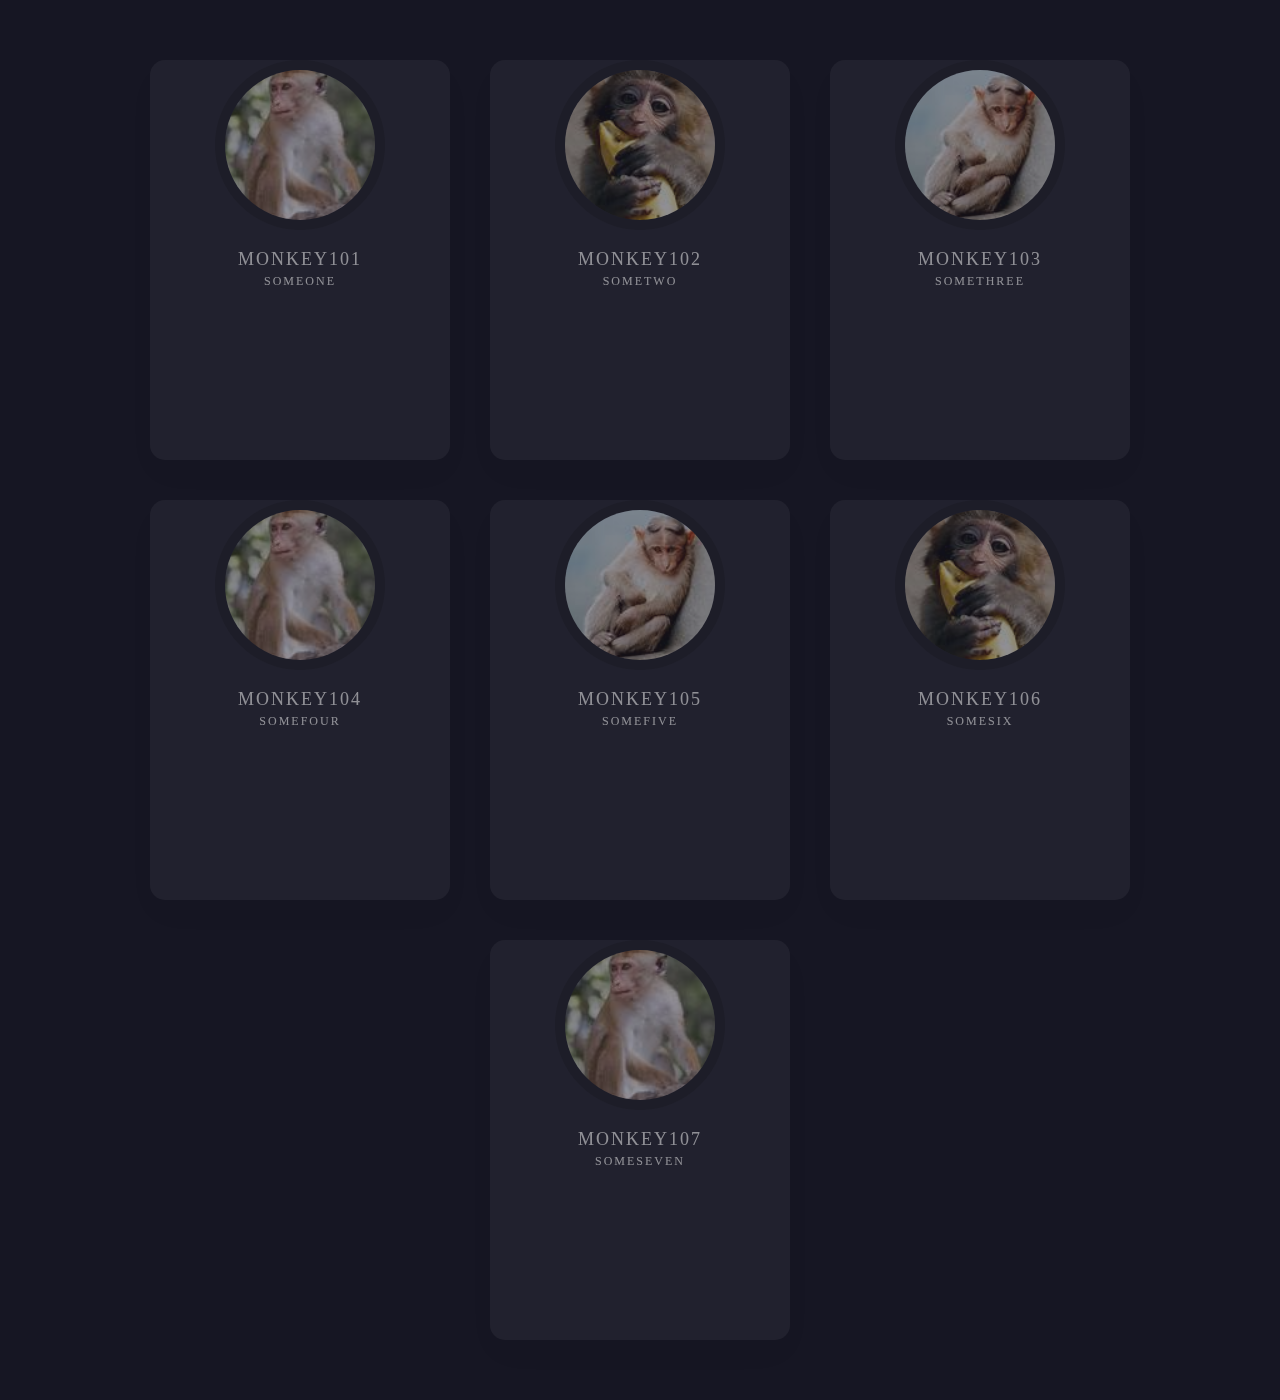
==== index.html @ dd3b7dd1 "Rename our_team.html to index.html" ====
<!DOCTYPE html>
<html lang="en">
<head>
    <meta charset="UTF-8">
    <meta http-equiv="X-UA-Compatible" content="IE=edge">
    <meta name="viewport" content="width=device-width, initial-scale=1.0">
    <title>OUR TEAM</title>
    <link rel="stylesheet" href="https://stackpath.bootstrapcdn.com/font-awesome/4.7.0/css/font-awesome.min.css" integrity="sha384-wvfXpqpZZVQGK6TAh5PVlGOfQNHSoD2xbE+QkPxCAFlNEevoEH3Sl0sibVcOQVnN" crossorigin="anonymous">
    <link rel="stylesheet" href="OT.css">

</head>
<body>
    <section class="pop">
        <div class="container">
            <div class="card">
            <div class="content">
                <div class="imgBX"><img src="p1.jpg" alt=""></div>
                <div class="contentBX">
                    <h3>MONKEY101<br><span>SOMEONE</span></h3>

                </div>
            </div>
            <ul class="sci">
                <li style="--i:1">
                       <a href="#" target="_blank"><i class="fa fa-facebook" aria-hidden="true"></i></a>
                </li>
                <li style="--i:2">
                    <a href="#" target="_blank"><i class="fa fa-instagram" aria-hidden="true"></i></a>
                </li>
                <li style="--i:3">
                    <a href="#" target="_blank"><i class="fa fa-linkedin" aria-hidden="true"></i></a>
                </li>
            </ul>
            </div>
            <div class="card">
                <div class="content">
                    <div class="imgBX"><img src="p2.jpg" alt=""></div>
                    <div class="contentBX">
                        <h3>MONKEY102<br><span>SOMETWO</span></h3>
    
                    </div>
                </div>
                <ul class="sci">
                    <li style="--i:1">
                           <a href="#" target="_blank"><i class="fa fa-facebook" aria-hidden="true"></i></a>
                    </li>
                    <li style="--i:2">
                        <a href="#" target="_blank"><i class="fa fa-instagram" aria-hidden="true"></i></a>
                    </li>
                    <li style="--i:3">
                        <a href="#" target="_blank"><i class="fa fa-linkedin" aria-hidden="true"></i></a>
                    </li>
                </ul>
                </div>
                <div class="card">
                    <div class="content">
                        <div class="imgBX"><img src="p3.jpg" alt=""></div>
                        <div class="contentBX">
                            <h3>MONKEY103<br><span>SOMETHREE</span></h3>
        
                        </div>
                    </div>
                    <ul class="sci">
                        <li style="--i:1">
                               <a href="#" target="_blank"><i class="fa fa-facebook" aria-hidden="true"></i></a>
                        </li>
                        <li style="--i:2">
                            <a href="#" target="_blank"><i class="fa fa-instagram" aria-hidden="true"></i></a>
                        </li>
                        <li style="--i:3">
                            <a href="#" target="_blank"><i class="fa fa-linkedin" aria-hidden="true"></i></a>
                        </li>
                    </ul>
                    </div>
                    <div class="card">
                        <div class="content">
                            <div class="imgBX"><img src="p1.jpg" alt=""></div>
                            <div class="contentBX">
                                <h3>MONKEY104<br><span>SOMEFOUR</span></h3>
            
                            </div>
                        </div>
                        <ul class="sci">
                            <li style="--i:1">
                                   <a href="#" target="_blank"><i class="fa fa-facebook" aria-hidden="true"></i></a>
                            </li>
                            <li style="--i:2">
                                <a href="#" target="_blank"><i class="fa fa-instagram" aria-hidden="true"></i></a>
                            </li>
                            <li style="--i:3">
                                <a href="#" target="_blank"><i class="fa fa-linkedin" aria-hidden="true"></i></a>
                            </li>
                        </ul>
                        </div>
                        <div class="card">
                            <div class="content">
                                <div class="imgBX"><img src="p3.jpg" alt=""></div>
                                <div class="contentBX">
                                    <h3>MONKEY105<br><span>SOMEFIVE</span></h3>
                
                                </div>
                            </div>
                            <ul class="sci">
                                <li style="--i:1">
                                       <a href="#" target="_blank"><i class="fa fa-facebook" aria-hidden="true"></i></a>
                                </li>
                                <li style="--i:2">
                                    <a href="#" target="_blank"><i class="fa fa-instagram" aria-hidden="true"></i></a>
                                </li>
                                <li style="--i:3">
                                    <a href="#" target="_blank"><i class="fa fa-linkedin" aria-hidden="true"></i></a>
                                </li> 
                                                          
                            </ul>
                            </div>
                            <div class="card">
                                <div class="content">
                                    <div class="imgBX"><img src="p2.jpg" alt=""></div>
                                    <div class="contentBX">
                                        <h3>MONKEY106<br><span>SOMESIX</span></h3>
                    
                                    </div>
                                </div>
                                <ul class="sci">
                                    <li style="--i:1">
                                           <a href="#" target="_blank"><i class="fa fa-facebook" aria-hidden="true"></i></a>
                                    </li>
                                    <li style="--i:2">
                                        <a href="#" target="_blank"><i class="fa fa-instagram" aria-hidden="true"></i></a>
                                    </li>
                                    <li style="--i:3">
                                        <a href="#" target="_blank"><i class="fa fa-linkedin" aria-hidden="true"></i></a>
                                    </li>
                                </ul>
                                </div>
                                <div class="card">
                                    <div class="content">
                                        <div class="imgBX"><img src="p1.jpg" alt=""></div>
                                        <div class="contentBX">
                                            <h3>MONKEY107<br><span>SOMESEVEN</span></h3>
                        
                                        </div>
                                    </div>
                                    <ul class="sci">
                                        <li style="--i:1">
                                               <a href="#" target="_blank"><i class="fa fa-facebook" aria-hidden="true"></i></a>
                                        </li>
                                        <li style="--i:2">
                                            <a href="#" target="_blank"><i class="fa fa-instagram" aria-hidden="true"></i></a>
                                        </li>
                                        <li style="--i:3">
                                            <a href="#" target="_blank"><i class="fa fa-linkedin" aria-hidden="true"></i></a>
                                        </li>
                                    </ul>
                                    </div>
        </div>
        <script src="st.js"></script>
    </section>
</body>
</html>
---- OT.css ----
*{
    margin: 0;
    padding: 0;
    font-family: fantasy;
}
body{
    display: flex;
    justify-content: center;
    align-items: center;
    flex-wrap: wrap;
    background: #161623;
    min-height: 100vh;
}
section{
    position: relative;
}
section::before{
    content: '';
    position:absolute;
    top: 0;
    left: 0;
    width: 100%;
    height: 100%;
    /* background: linear-gradient(#f00,#f0f); */
    /* clip-path: circle(30% at right 70%); */
}
section::after{
    content: '';
    position:absolute;
    top: 0;
    left: 0;
    width: 100%;
    height: 100%;
    /* background: linear-gradient(#2196f3,#e91e63); */
    /* clip-path: circle(20% at 10% 10%); */
}
.container{
    position: relative;
    z-index: 1;
    display: flex;
    justify-content: center;
    align-items: center;
    flex-wrap: wrap;
    margin: 40px 0;
}
.container .card{
    position: relative;
    width: 300px;
    height: 400px;
    background: rgba(255, 255, 255, 0.05);
    margin: 20px;
    box-shadow: 0  15px  35px rgba(0, 0,0, 0.02);
    border-radius: 15px;
    justify-content: center;
    align-items: center;
    backdrop-filter: blur(10px);
}
.container .card .content{
    position:relative;
    display: flex;
    justify-content: center;
    align-items: center;
    flex-direction: column;
    opacity: 0.5;
    transition: 0.5s;
}
.container .card:hover .content{
    opacity: 1;
    transform: translateY(-20px);
}
.container .card .content .imgBX{
    position: relative;
    width: 150px;
    height: 150px;
    border-radius: 50%;
    overflow: hidden;
    border: 10px solid rgba(0,0,0,0.25);
}
.container .card .content .imgBX img{
    position: absolute;
    top:0;
    left: 0;
    width: 100%;
    height: 100%;
    object-fit: cover;
}
.container .card .content .contentBX h3{
    color: #fff;
    text-transform: uppercase;
    letter-spacing: 2px;
    font-weight: 500;
    font-size: 18px;
    text-align: center;
    margin: 20px 0 10px;
    line-height: 1.1em;
}
.container .card .content .contentBX h3 span{
    font-size: 12px;
    font-weight: 300;
    text-transform: initial;
}
.container .card .sci{
    position: absolute;
    bottom: 50px;
    left: 31%;
    display: flex;
}
.container .card .sci li{
    list-style: none;
    margin: 0 10px;
    transform: translateY(40px);
    opacity: 0;
    transition: 0.5s;
    transition-delay: calc(0.1s * var(--i));
}
.container .card:hover .sci li{
    transform: translateY(0px);
    opacity: 1;
}
.container .card .sci li a{
    color: #fff;
    font-size: 24px;
}
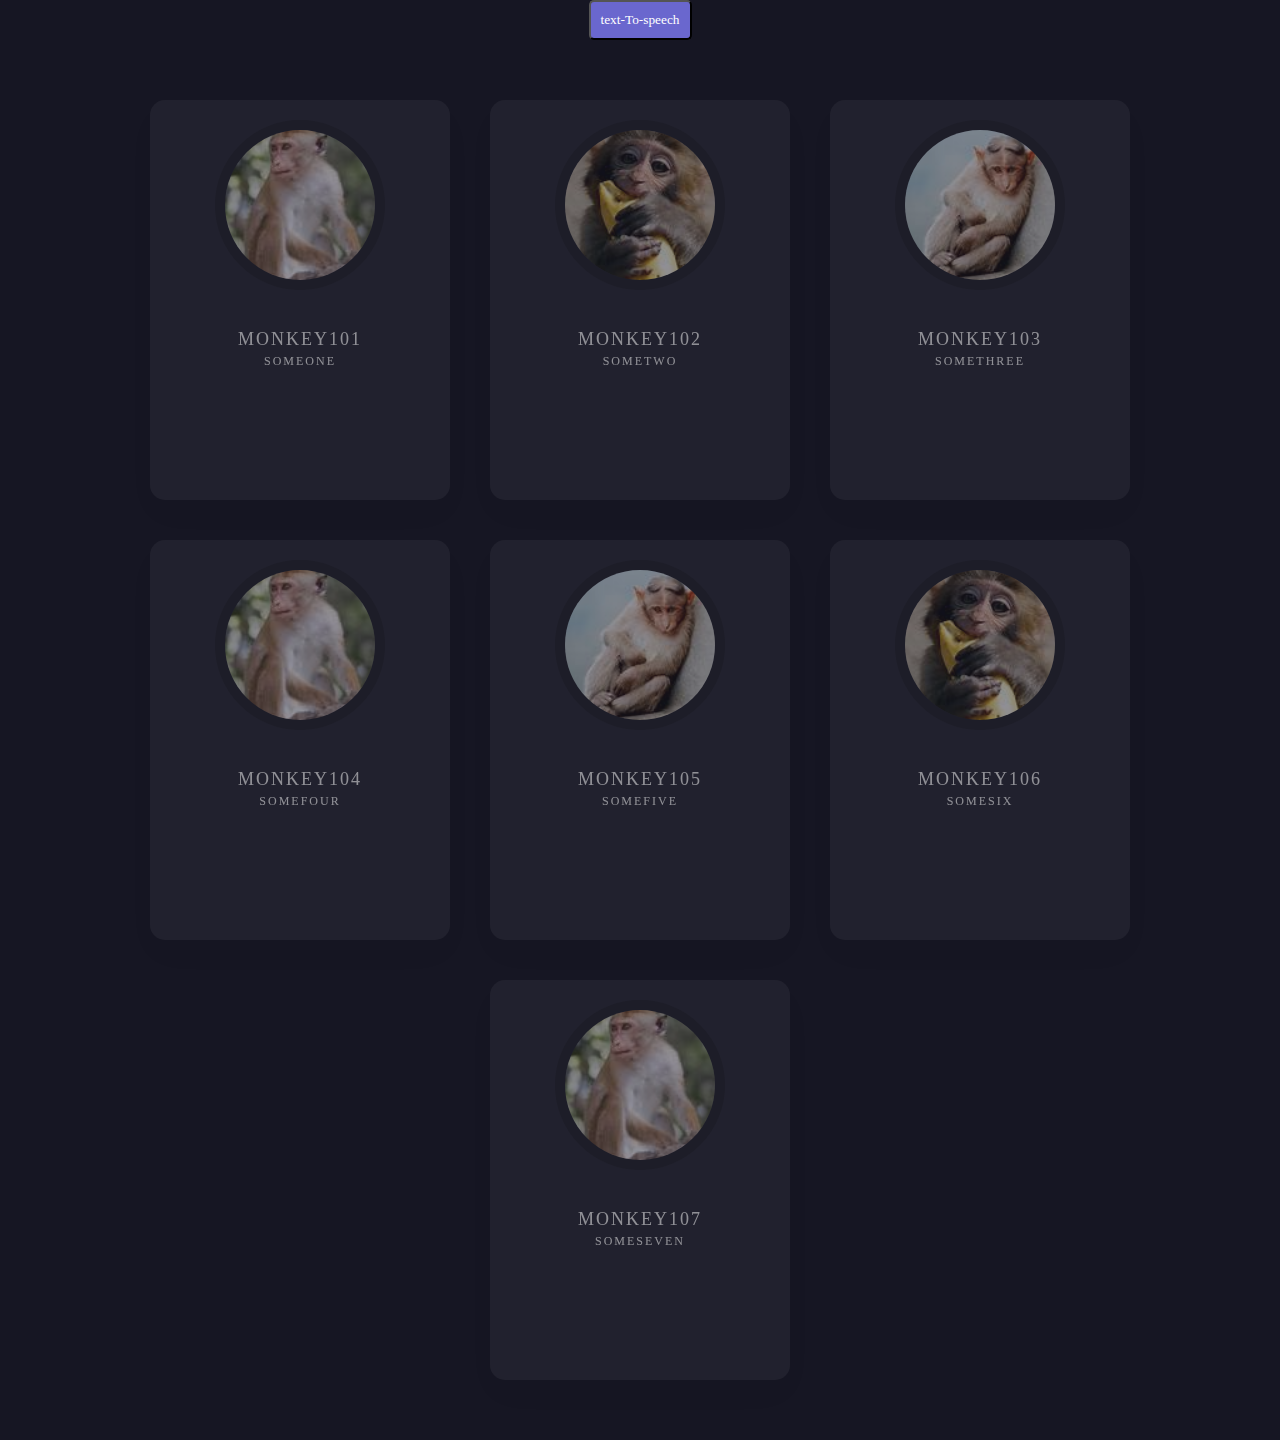
==== commit 632256b7: "Update index.html" ====
--- a/index.html
+++ b/index.html
@@ -4,12 +4,13 @@
     <meta charset="UTF-8">
     <meta http-equiv="X-UA-Compatible" content="IE=edge">
     <meta name="viewport" content="width=device-width, initial-scale=1.0">
-    <title>OUR TEAM</title>
+    <title>Team Cards</title>
     <link rel="stylesheet" href="https://stackpath.bootstrapcdn.com/font-awesome/4.7.0/css/font-awesome.min.css" integrity="sha384-wvfXpqpZZVQGK6TAh5PVlGOfQNHSoD2xbE+QkPxCAFlNEevoEH3Sl0sibVcOQVnN" crossorigin="anonymous">
     <link rel="stylesheet" href="OT.css">
-
+    <link rel="stylesheet" href="my.css">
 </head>
 <body>
+      <a href="t2s.html"><button type="button">text-To-speech</button></a>
     <section class="pop">
         <div class="container">
             <div class="card">
@@ -25,10 +26,11 @@
                        <a href="#" target="_blank"><i class="fa fa-facebook" aria-hidden="true"></i></a>
                 </li>
                 <li style="--i:2">
-                    <a href="#" target="_blank"><i class="fa fa-instagram" aria-hidden="true"></i></a>
+                    <a href="https://www.instagram.com/meghansh_tyagi1612/" target="_blank"><i class="fa fa-instagram" aria-hidden="true"></i></a>
                 </li>
                 <li style="--i:3">
-                    <a href="#" target="_blank"><i class="fa fa-linkedin" aria-hidden="true"></i></a>
+                    <a href="www.linkedin.com/in/meghansh-tyagi
+" target="_blank"><i class="fa fa-linkedin" aria-hidden="true"></i></a>
                 </li>
             </ul>
             </div>
@@ -45,10 +47,11 @@
                            <a href="#" target="_blank"><i class="fa fa-facebook" aria-hidden="true"></i></a>
                     </li>
                     <li style="--i:2">
-                        <a href="#" target="_blank"><i class="fa fa-instagram" aria-hidden="true"></i></a>
+                        <a href="https://www.instagram.com/meghansh_tyagi1612/" target="_blank"><i class="fa fa-instagram" aria-hidden="true"></i></a>
                     </li>
                     <li style="--i:3">
-                        <a href="#" target="_blank"><i class="fa fa-linkedin" aria-hidden="true"></i></a>
+                        <a href="www.linkedin.com/in/meghansh-tyagi
+" target="_blank"><i class="fa fa-linkedin" aria-hidden="true"></i></a>
                     </li>
                 </ul>
                 </div>
@@ -65,10 +68,11 @@
                                <a href="#" target="_blank"><i class="fa fa-facebook" aria-hidden="true"></i></a>
                         </li>
                         <li style="--i:2">
-                            <a href="#" target="_blank"><i class="fa fa-instagram" aria-hidden="true"></i></a>
+                            <a href="https://www.instagram.com/meghansh_tyagi1612/" target="_blank"><i class="fa fa-instagram" aria-hidden="true"></i></a>
                         </li>
                         <li style="--i:3">
-                            <a href="#" target="_blank"><i class="fa fa-linkedin" aria-hidden="true"></i></a>
+                            <a href="www.linkedin.com/in/meghansh-tyagi
+" target="_blank"><i class="fa fa-linkedin" aria-hidden="true"></i></a>
                         </li>
                     </ul>
                     </div>
@@ -85,10 +89,11 @@
                                    <a href="#" target="_blank"><i class="fa fa-facebook" aria-hidden="true"></i></a>
                             </li>
                             <li style="--i:2">
-                                <a href="#" target="_blank"><i class="fa fa-instagram" aria-hidden="true"></i></a>
+                                <a href="https://www.instagram.com/meghansh_tyagi1612/" target="_blank"><i class="fa fa-instagram" aria-hidden="true"></i></a>
                             </li>
                             <li style="--i:3">
-                                <a href="#" target="_blank"><i class="fa fa-linkedin" aria-hidden="true"></i></a>
+                                <a href="www.linkedin.com/in/meghansh-tyagi
+" target="_blank"><i class="fa fa-linkedin" aria-hidden="true"></i></a>
                             </li>
                         </ul>
                         </div>
@@ -105,10 +110,11 @@
                                        <a href="#" target="_blank"><i class="fa fa-facebook" aria-hidden="true"></i></a>
                                 </li>
                                 <li style="--i:2">
-                                    <a href="#" target="_blank"><i class="fa fa-instagram" aria-hidden="true"></i></a>
+                                    <a href="https://www.instagram.com/meghansh_tyagi1612/" target="_blank"><i class="fa fa-instagram" aria-hidden="true"></i></a>
                                 </li>
                                 <li style="--i:3">
-                                    <a href="#" target="_blank"><i class="fa fa-linkedin" aria-hidden="true"></i></a>
+                                    <a href="www.linkedin.com/in/meghansh-tyagi
+" target="_blank"><i class="fa fa-linkedin" aria-hidden="true"></i></a>
                                 </li> 
                                                           
                             </ul>
@@ -126,10 +132,11 @@
                                            <a href="#" target="_blank"><i class="fa fa-facebook" aria-hidden="true"></i></a>
                                     </li>
                                     <li style="--i:2">
-                                        <a href="#" target="_blank"><i class="fa fa-instagram" aria-hidden="true"></i></a>
+                                        <a href="https://www.instagram.com/meghansh_tyagi1612/" target="_blank"><i class="fa fa-instagram" aria-hidden="true"></i></a>
                                     </li>
                                     <li style="--i:3">
-                                        <a href="#" target="_blank"><i class="fa fa-linkedin" aria-hidden="true"></i></a>
+                                        <a href="www.linkedin.com/in/meghansh-tyagi
+" target="_blank"><i class="fa fa-linkedin" aria-hidden="true"></i></a>
                                     </li>
                                 </ul>
                                 </div>
@@ -146,15 +153,16 @@
                                                <a href="#" target="_blank"><i class="fa fa-facebook" aria-hidden="true"></i></a>
                                         </li>
                                         <li style="--i:2">
-                                            <a href="#" target="_blank"><i class="fa fa-instagram" aria-hidden="true"></i></a>
+                                            <a href="https://www.instagram.com/meghansh_tyagi1612/" target="_blank"><i class="fa fa-instagram" aria-hidden="true"></i></a>
                                         </li>
                                         <li style="--i:3">
-                                            <a href="#" target="_blank"><i class="fa fa-linkedin" aria-hidden="true"></i></a>
+                                            <a href="www.linkedin.com/in/meghansh-tyagi
+" target="_blank"><i class="fa fa-linkedin" aria-hidden="true"></i></a>
                                         </li>
                                     </ul>
                                     </div>
         </div>
-        <script src="st.js"></script>
+<!--         <script src="st.js"></script> -->
     </section>
 </body>
 </html>
--- a/my.css
+++ b/my.css
@@ -0,0 +1,17 @@
+input{
+    padding: 10px;
+    width: 300px;
+    border-radius: 5px;
+    border: solid 2px #BBB;
+}
+div{
+    margin: 10px 0px ;
+
+}
+button{
+    padding: 10px;
+    background-color: #6a67ce;
+    color: #FFFFFF;
+    cursor: pointer;
+    border-radius: 5px ;
+}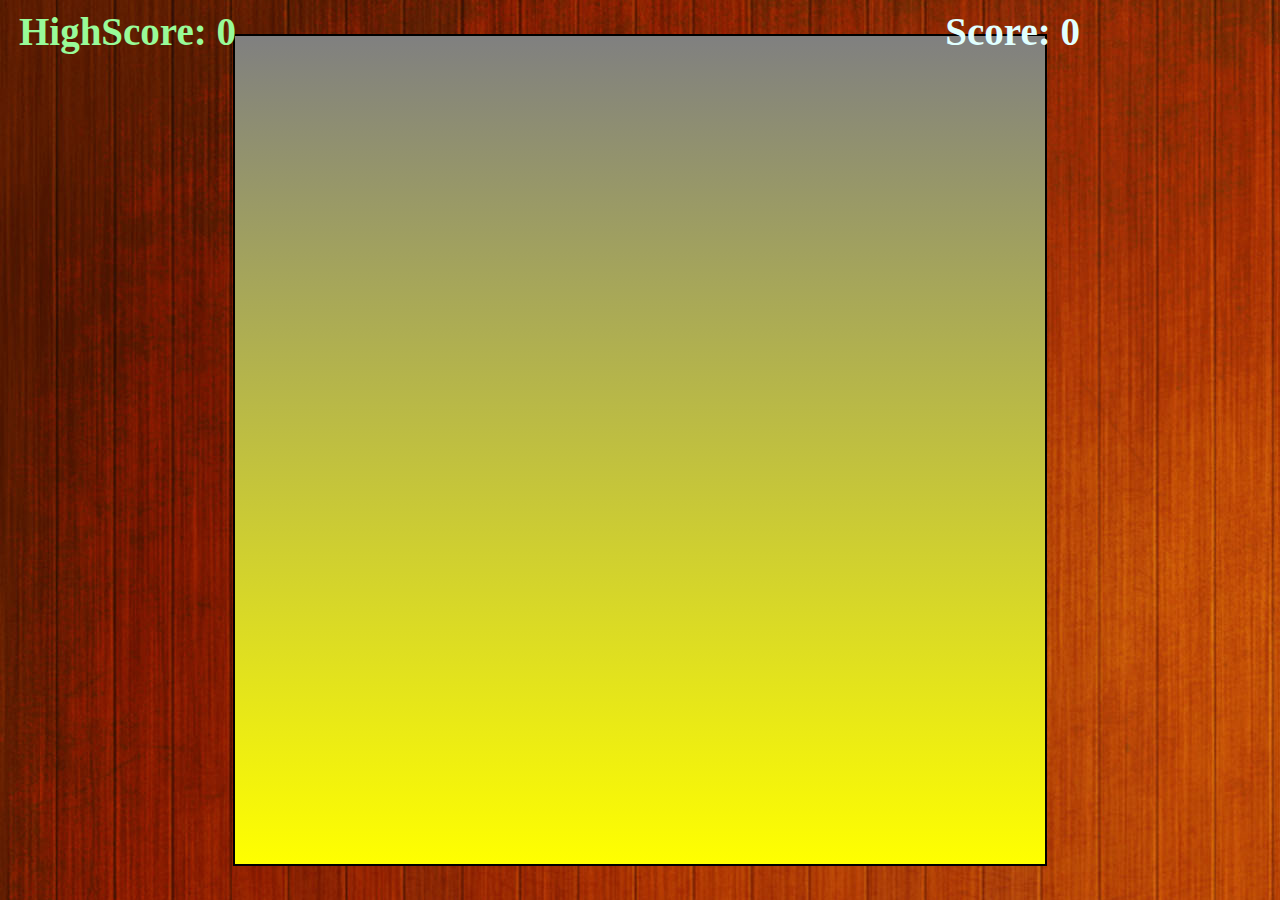
==== commit 4084b7c5: "Add files via upload" ====
--- a/index.html
+++ b/index.html
@@ -4,165 +4,17 @@
     <meta charset="UTF-8">
     <meta http-equiv="X-UA-Compatible" content="IE=edge">
     <meta name="viewport" content="width=device-width, initial-scale=1.0">
-    <title>Team Cards</title>
-    <link rel="stylesheet" href="https://stackpath.bootstrapcdn.com/font-awesome/4.7.0/css/font-awesome.min.css" integrity="sha384-wvfXpqpZZVQGK6TAh5PVlGOfQNHSoD2xbE+QkPxCAFlNEevoEH3Sl0sibVcOQVnN" crossorigin="anonymous">
-    <link rel="stylesheet" href="OT.css">
-    <link rel="stylesheet" href="my.css">
+    <title>Snake</title>
+<link rel="stylesheet" href="css/style.css">
 </head>
+
 <body>
-      <a href="t2s.html"><button type="button">text-To-speech</button></a>
-    <section class="pop">
-        <div class="container">
-            <div class="card">
-            <div class="content">
-                <div class="imgBX"><img src="p1.jpg" alt=""></div>
-                <div class="contentBX">
-                    <h3>MONKEY101<br><span>SOMEONE</span></h3>
+    <div class="body">
+        <div id="board"></div>
+        <div id="score">Score: 0</div>
+        <div id="highscore">HighScore: 0</div>
 
-                </div>
-            </div>
-            <ul class="sci">
-                <li style="--i:1">
-                       <a href="#" target="_blank"><i class="fa fa-facebook" aria-hidden="true"></i></a>
-                </li>
-                <li style="--i:2">
-                    <a href="https://www.instagram.com/meghansh_tyagi1612/" target="_blank"><i class="fa fa-instagram" aria-hidden="true"></i></a>
-                </li>
-                <li style="--i:3">
-                    <a href="www.linkedin.com/in/meghansh-tyagi
-" target="_blank"><i class="fa fa-linkedin" aria-hidden="true"></i></a>
-                </li>
-            </ul>
-            </div>
-            <div class="card">
-                <div class="content">
-                    <div class="imgBX"><img src="p2.jpg" alt=""></div>
-                    <div class="contentBX">
-                        <h3>MONKEY102<br><span>SOMETWO</span></h3>
-    
-                    </div>
-                </div>
-                <ul class="sci">
-                    <li style="--i:1">
-                           <a href="#" target="_blank"><i class="fa fa-facebook" aria-hidden="true"></i></a>
-                    </li>
-                    <li style="--i:2">
-                        <a href="https://www.instagram.com/meghansh_tyagi1612/" target="_blank"><i class="fa fa-instagram" aria-hidden="true"></i></a>
-                    </li>
-                    <li style="--i:3">
-                        <a href="www.linkedin.com/in/meghansh-tyagi
-" target="_blank"><i class="fa fa-linkedin" aria-hidden="true"></i></a>
-                    </li>
-                </ul>
-                </div>
-                <div class="card">
-                    <div class="content">
-                        <div class="imgBX"><img src="p3.jpg" alt=""></div>
-                        <div class="contentBX">
-                            <h3>MONKEY103<br><span>SOMETHREE</span></h3>
-        
-                        </div>
-                    </div>
-                    <ul class="sci">
-                        <li style="--i:1">
-                               <a href="#" target="_blank"><i class="fa fa-facebook" aria-hidden="true"></i></a>
-                        </li>
-                        <li style="--i:2">
-                            <a href="https://www.instagram.com/meghansh_tyagi1612/" target="_blank"><i class="fa fa-instagram" aria-hidden="true"></i></a>
-                        </li>
-                        <li style="--i:3">
-                            <a href="www.linkedin.com/in/meghansh-tyagi
-" target="_blank"><i class="fa fa-linkedin" aria-hidden="true"></i></a>
-                        </li>
-                    </ul>
-                    </div>
-                    <div class="card">
-                        <div class="content">
-                            <div class="imgBX"><img src="p1.jpg" alt=""></div>
-                            <div class="contentBX">
-                                <h3>MONKEY104<br><span>SOMEFOUR</span></h3>
-            
-                            </div>
-                        </div>
-                        <ul class="sci">
-                            <li style="--i:1">
-                                   <a href="#" target="_blank"><i class="fa fa-facebook" aria-hidden="true"></i></a>
-                            </li>
-                            <li style="--i:2">
-                                <a href="https://www.instagram.com/meghansh_tyagi1612/" target="_blank"><i class="fa fa-instagram" aria-hidden="true"></i></a>
-                            </li>
-                            <li style="--i:3">
-                                <a href="www.linkedin.com/in/meghansh-tyagi
-" target="_blank"><i class="fa fa-linkedin" aria-hidden="true"></i></a>
-                            </li>
-                        </ul>
-                        </div>
-                        <div class="card">
-                            <div class="content">
-                                <div class="imgBX"><img src="p3.jpg" alt=""></div>
-                                <div class="contentBX">
-                                    <h3>MONKEY105<br><span>SOMEFIVE</span></h3>
-                
-                                </div>
-                            </div>
-                            <ul class="sci">
-                                <li style="--i:1">
-                                       <a href="#" target="_blank"><i class="fa fa-facebook" aria-hidden="true"></i></a>
-                                </li>
-                                <li style="--i:2">
-                                    <a href="https://www.instagram.com/meghansh_tyagi1612/" target="_blank"><i class="fa fa-instagram" aria-hidden="true"></i></a>
-                                </li>
-                                <li style="--i:3">
-                                    <a href="www.linkedin.com/in/meghansh-tyagi
-" target="_blank"><i class="fa fa-linkedin" aria-hidden="true"></i></a>
-                                </li> 
-                                                          
-                            </ul>
-                            </div>
-                            <div class="card">
-                                <div class="content">
-                                    <div class="imgBX"><img src="p2.jpg" alt=""></div>
-                                    <div class="contentBX">
-                                        <h3>MONKEY106<br><span>SOMESIX</span></h3>
-                    
-                                    </div>
-                                </div>
-                                <ul class="sci">
-                                    <li style="--i:1">
-                                           <a href="#" target="_blank"><i class="fa fa-facebook" aria-hidden="true"></i></a>
-                                    </li>
-                                    <li style="--i:2">
-                                        <a href="https://www.instagram.com/meghansh_tyagi1612/" target="_blank"><i class="fa fa-instagram" aria-hidden="true"></i></a>
-                                    </li>
-                                    <li style="--i:3">
-                                        <a href="www.linkedin.com/in/meghansh-tyagi
-" target="_blank"><i class="fa fa-linkedin" aria-hidden="true"></i></a>
-                                    </li>
-                                </ul>
-                                </div>
-                                <div class="card">
-                                    <div class="content">
-                                        <div class="imgBX"><img src="p1.jpg" alt=""></div>
-                                        <div class="contentBX">
-                                            <h3>MONKEY107<br><span>SOMESEVEN</span></h3>
-                        
-                                        </div>
-                                    </div>
-                                    <ul class="sci">
-                                        <li style="--i:1">
-                                               <a href="#" target="_blank"><i class="fa fa-facebook" aria-hidden="true"></i></a>
-                                        </li>
-                                        <li style="--i:2">
-                                            <a href="https://www.instagram.com/meghansh_tyagi1612/" target="_blank"><i class="fa fa-instagram" aria-hidden="true"></i></a>
-                                        </li>
-                                        <li style="--i:3">
-                                            <a href="www.linkedin.com/in/meghansh-tyagi
-" target="_blank"><i class="fa fa-linkedin" aria-hidden="true"></i></a>
-                                        </li>
-                                    </ul>
-                                    </div>
-        </div>
-<!--         <script src="st.js"></script> -->
-    </section>
+    </div>
+    <script src="js/index.js"></script>
 </body>
-</html>
+</html>--- a/css/style.css
+++ b/css/style.css
@@ -0,0 +1,56 @@
+*{
+    padding: 0;
+    margin: 0;
+}
+.body{
+    background: url(../backgroung.jpg);
+    min-height: 100vh;
+    background-repeat: no-repeat;
+    display: flex;
+    justify-content: center;
+    align-items: center;
+}
+#board{
+  background: linear-gradient(grey,yellow);
+  width: 90vmin;
+  height: 92vmin;
+  border: 2px solid black;
+  display: grid;
+  grid-template-rows: repeat(18,1fr);
+  grid-template-columns:repeat(18,1fr);
+}
+.head{
+    background: linear-gradient(red,cyan);
+    border: .25vmin solid white;
+    border-radius: 12px;
+}
+.food{
+    background: linear-gradient(blue,green);
+    border: .26vmin solid white;
+    border-radius: 20px;
+    height: 20px;
+    width: 20px;
+
+}
+.snake{
+    background: linear-gradient(pink,orange);
+    border: 2px solid orchid;
+    transform: scale(1.02);
+    border-radius: 5px; 
+}
+#score{
+    position:absolute;
+    color:lightcyan;
+    top:9px;
+    right: 200px;
+    font-size: 39px;
+    font-weight: bold;
+}
+#highscore{
+    position:absolute;
+    color: palegreen;
+    top:9px;
+    left: 19px;
+    font-size: 39px;
+    font-weight: bold;
+}